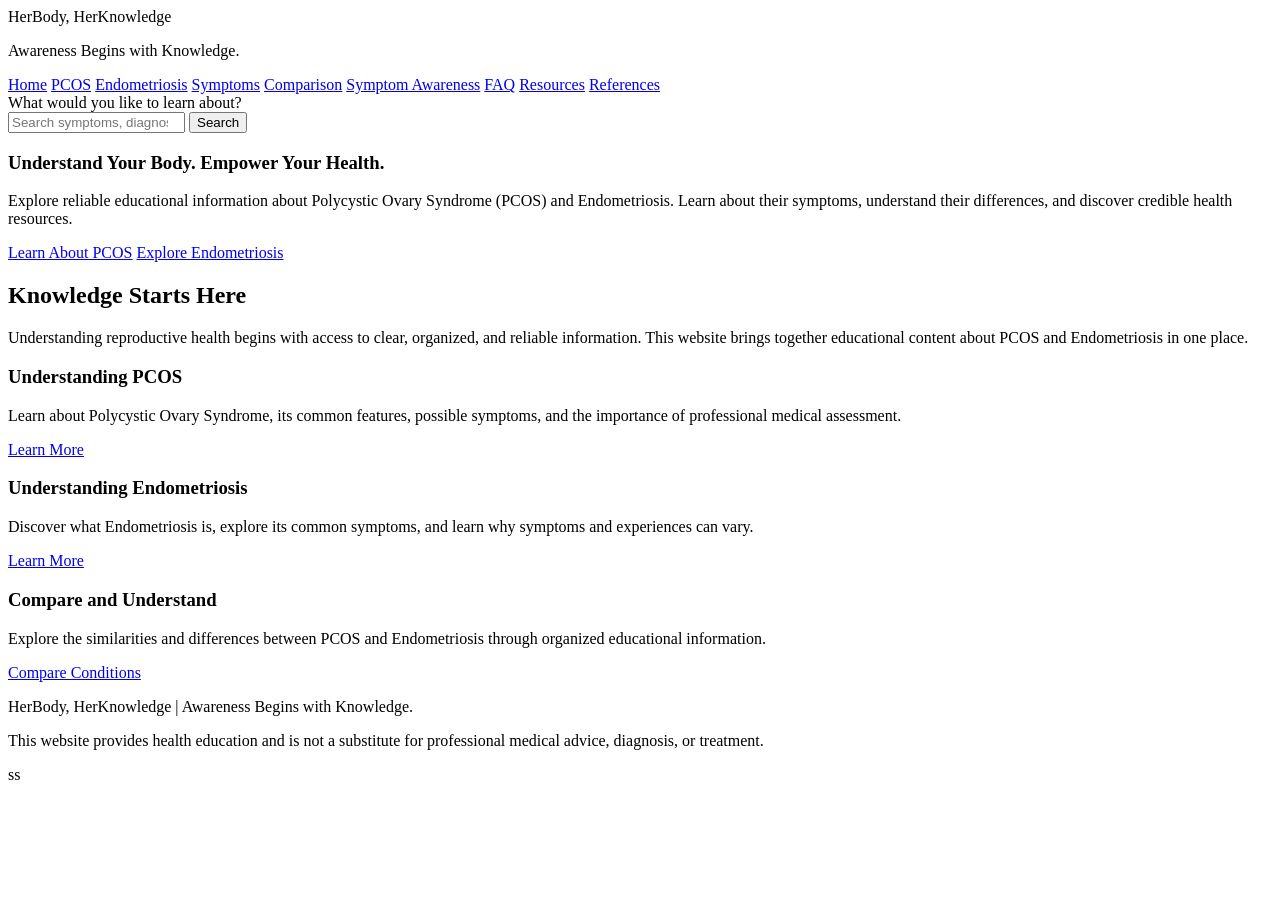
==== index.html @ e590ee0a "Add files via upload Upload website HTML and favicon files" ====
<!DOCTYPE html>
<html lang="en">
<head>
    <meta charset="UTF-8">
    <meta name="viewport" content="width=device-width, initial-scale=1.0">

    <title>HerBody, HerKnowledge | PCOS & Endometriosis Awareness</title>
<link rel="icon" type="image/png" href="favicon.png.png">
<link rel="stylesheet" href="css/style.css">
</head>

<body>

    <header>
        <div class="logo">HerBody, HerKnowledge</div>
        <p class="tagline">Awareness Begins with Knowledge.</p>
    </header>

    <nav>
   <a href="index.html" class="active" aria-current="page">Home</a>
    <a href="pcos.html">PCOS</a>
    <a href="endometriosis.html">Endometriosis</a>
    <a href="symptoms.html">Symptoms</a>
    <a href="comparison.html">Comparison</a>
    <a href="awareness.html">Symptom Awareness</a>
    <a href="faq.html">FAQ</a>
    <a href="resources.html">Resources</a>
    <a href="references.html">References</a>
</nav>
</nav>

<!-- Website Search -->
<section class="search-section">
    <form id="search-form">
        <label for="site-search">What would you like to learn about?</label>

        <div class="search-box">
            <input
                type="search"
                id="site-search"
                placeholder="Search symptoms, diagnosis, treatment..."
                required
            >

            <button type="submit">Search</button>
        </div>
    </form>

    <div id="search-results" aria-live="polite"></div>
</section>

<section class="hero">

    <section class="hero">
        <h1>Understand Your Body. Empower Your Health.</h1>

        <p>
            Explore reliable educational information about Polycystic Ovary
            Syndrome (PCOS) and Endometriosis. Learn about their symptoms,
            understand their differences, and discover credible health resources.
        </p>

        <a href="pcos.html" class="button">Learn About PCOS</a>

        <a href="endometriosis.html" class="button">Explore Endometriosis</a>
    </section>

    <section class="welcome">
        <h2>Knowledge Starts Here</h2>

        <p>
            Understanding reproductive health begins with access to clear,
            organized, and reliable information. This website brings together
            educational content about PCOS and Endometriosis in one place.
        </p>
    </section>

    <section class="cards">

        <div class="card">
            <h3>Understanding PCOS</h3>

            <p>
                Learn about Polycystic Ovary Syndrome, its common features,
                possible symptoms, and the importance of professional
                medical assessment.
            </p>

            <a href="pcos.html" class="button">Learn More</a>
        </div>

        <div class="card">
            <h3>Understanding Endometriosis</h3>

            <p>
                Discover what Endometriosis is, explore its common symptoms,
                and learn why symptoms and experiences can vary.
            </p>

            <a href="endometriosis.html" class="button">Learn More</a>
        </div>

        <div class="card">
            <h3>Compare and Understand</h3>

            <p>
                Explore the similarities and differences between PCOS and
                Endometriosis through organized educational information.
            </p>

            <a href="comparison.html" class="button">Compare Conditions</a>
        </div>

    </section>

    <footer>
        <p>HerBody, HerKnowledge | Awareness Begins with Knowledge.</p>

        <p>
            This website provides health education and is not a substitute
            for professional medical advice, diagnosis, or treatment.
        </p>ss
    </footer>
    <script src="js/script.js"></script>

</body>
</html>
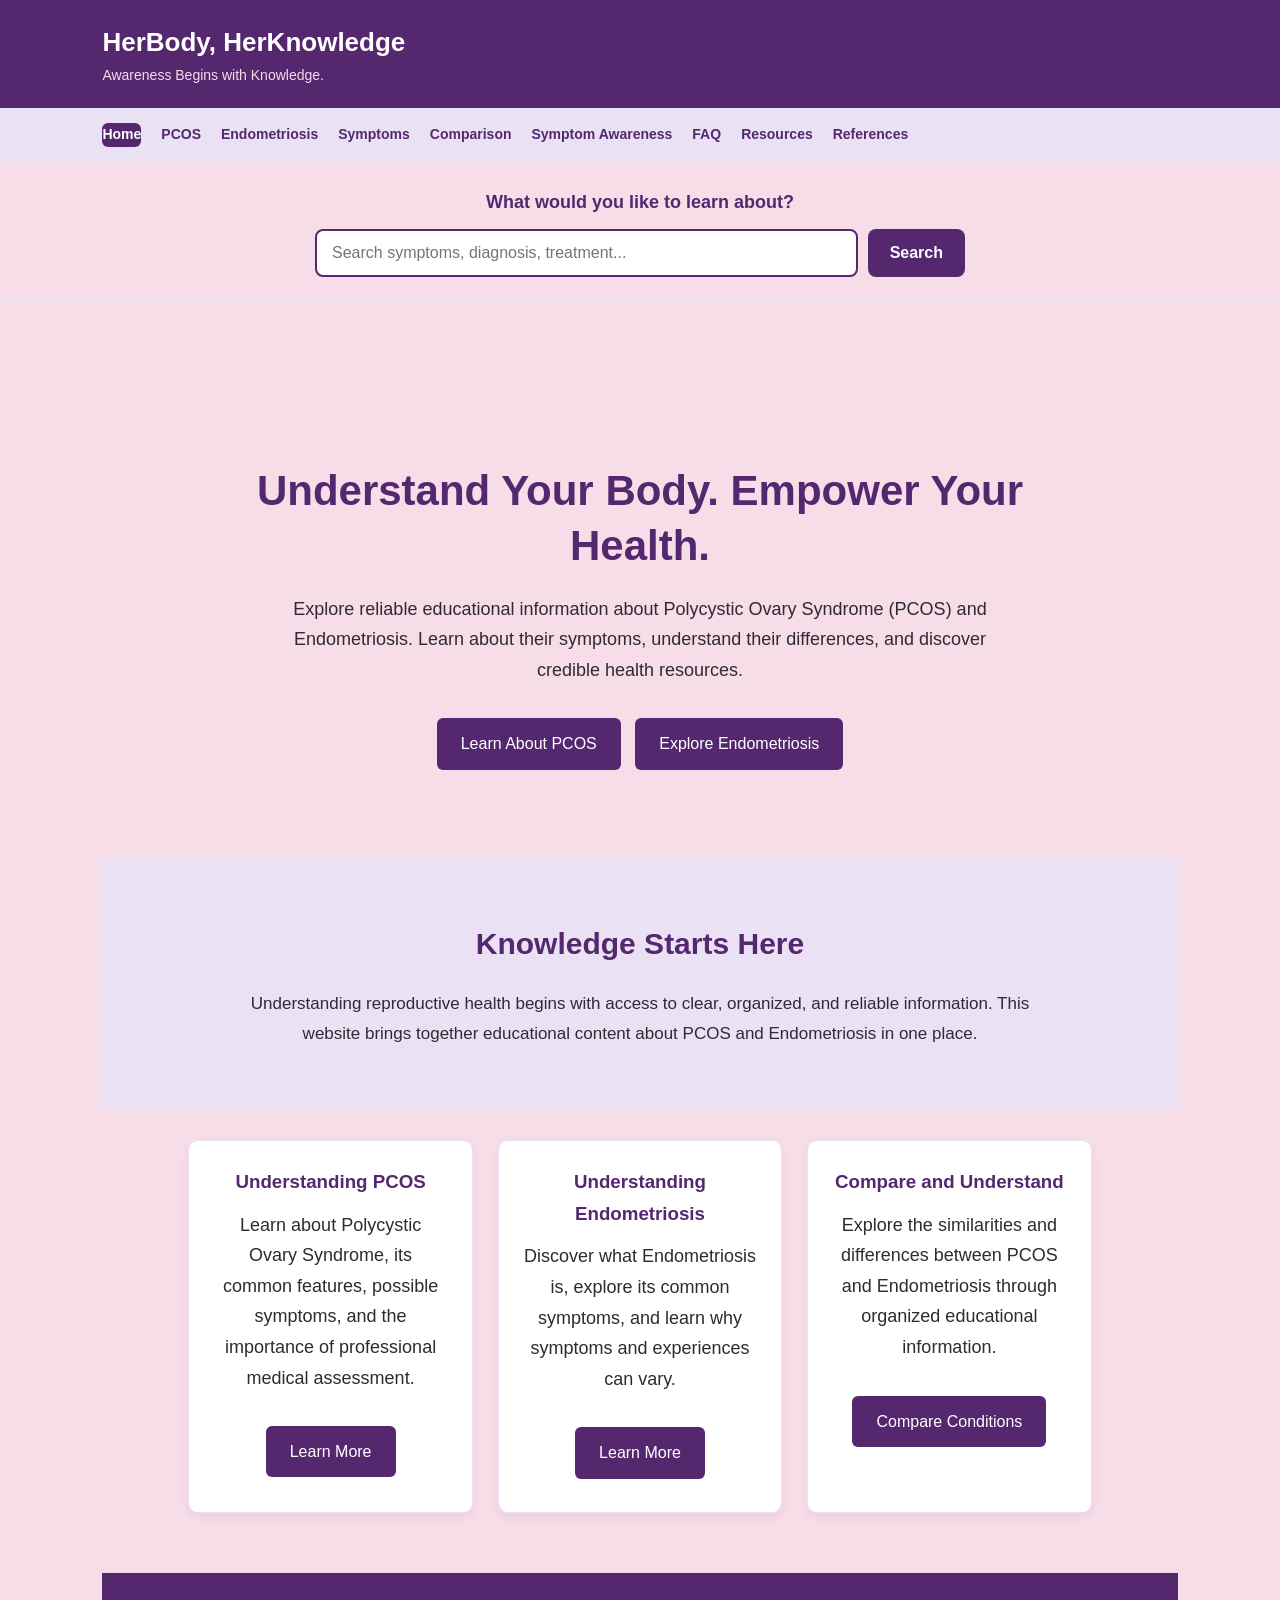
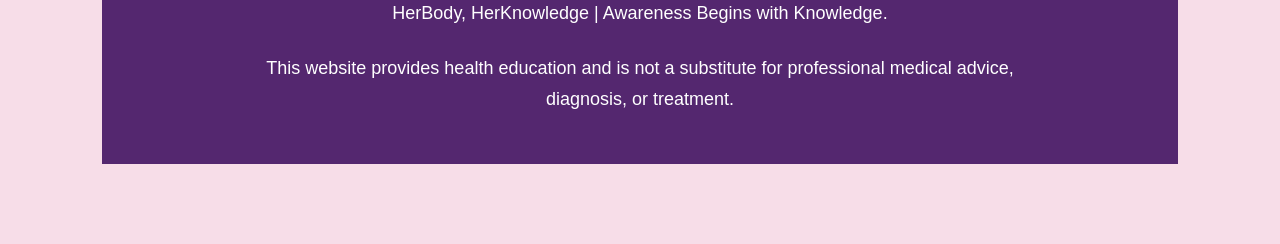
==== commit c25871cd: "Fix HTML formatting and structure" ====
--- a/index.html
+++ b/index.html
@@ -119,9 +119,9 @@
         <p>
             This website provides health education and is not a substitute
             for professional medical advice, diagnosis, or treatment.
-        </p>ss
+        </p>
     </footer>
     <script src="js/script.js"></script>
 
 </body>
-</html>+</html>
--- a/css/style.css
+++ b/css/style.css
@@ -0,0 +1,971 @@
+/* =====================================
+   HERBODY, HERKNOWLEDGE
+   Main Website Stylesheet
+   ===================================== */
+
+/* 1. General page settings */
+
+* {
+    margin: 0;
+    padding: 0;
+    box-sizing: border-box;
+}
+
+body {
+    font-family: Arial, sans-serif;
+    background-color: #EAE2F4;
+    color: #302A32;
+    line-height: 1.7;
+}
+
+/* 2. Website header */
+
+header {
+    background-color: #54276F;
+    color: #FFFFFF;
+    padding: 20px 8%;
+}
+
+.logo {
+    font-size: 26px;
+    font-weight: bold;
+}
+
+.tagline {
+    font-size: 14px;
+    color: #F7DDE8;
+}
+
+/* 3. Navigation bar */
+
+nav {
+    background-color: #EAE2F4;
+    padding: 15px 8%;
+    display: flex;
+    flex-wrap: wrap;
+    gap: 10px 20px;
+}
+
+nav a {
+    color: #54276F;
+    text-decoration: none;
+    font-weight: bold;
+    font-size: 14px;
+}
+
+nav a:hover {
+    color: #B65C80;
+}
+
+/* 4. Homepage welcome section */
+
+.hero {
+    background-color: #F7DDE8;
+    padding: 80px 8%;
+    text-align: center;
+}
+
+.hero h1 {
+    color: #54276F;
+    font-size: 42px;
+    line-height: 1.3;
+    margin-bottom: 20px;
+}
+
+.hero p {
+    max-width: 750px;
+    margin: 0 auto 25px;
+    font-size: 18px;
+}
+
+/* 5. Buttons */
+
+.button {
+    display: inline-block;
+    background-color: #54276F;
+    color: #FFFFFF;
+    padding: 12px 24px;
+    text-decoration: none;
+    border-radius: 6px;
+    margin: 8px 5px;
+    transition: background-color 0.3s ease;
+}
+
+.button:hover {
+    background-color: #B65C80;
+}
+
+/* 6. Welcome information */
+
+.welcome {
+    background-color: #EAE2F4;
+    padding: 60px 8%;
+    text-align: center;
+}
+
+.welcome h2 {
+    color: #54276F;
+    font-size: 30px;
+    margin-bottom: 20px;
+}
+
+.welcome p {
+    max-width: 800px;
+    margin: 0 auto;
+    font-size: 17px;
+    line-height: 1.8;
+}
+
+
+/* 7. Information cards */
+
+.cards {
+    display: grid;
+    grid-template-columns: repeat(3, minmax(0, 1fr));
+    gap: 25px;
+    width: 100%;
+    max-width: 1200px;
+    margin: 0 auto;
+    padding: 30px 8% 60px;
+    align-items: stretch;
+}
+
+.card {
+    width: 100%;
+    min-width: 0;
+    background-color: #FFFFFF;
+    border: 1px solid #EAE2F4;
+    border-radius: 10px;
+    padding: 25px;
+    box-shadow: 0 4px 10px rgba(84, 39, 111, 0.08);
+}
+
+.card h3 {
+    color: #54276F;
+    margin-bottom: 12px;
+}
+
+/* 8. General content sections */
+
+.content-section {
+    max-width: 1100px;
+    margin: 0 auto;
+    padding: 45px 8%;
+}
+
+.content-section h1,
+.content-section h2,
+.content-section h3 {
+    color: #54276F;
+    margin-bottom: 15px;
+}
+
+.content-section p {
+    margin-bottom: 18px;
+}
+
+/* 9. Footer */
+
+footer {
+    background-color: #54276F;
+    color: #FFFFFF;
+    text-align: center;
+    padding: 25px 8%;
+    font-size: 14px;
+}
+
+footer p {
+    margin-bottom: 8px;
+}
+
+/* 10. Mobile responsiveness */
+
+@media (max-width: 600px) {
+    header {
+        padding: 18px 5%;
+    }
+
+    .logo {
+        font-size: 23px;
+    }
+
+    nav {
+        padding: 15px 5%;
+        gap: 12px;
+    }
+
+    nav a {
+        font-size: 13px;
+    }
+
+    .hero {
+        padding: 55px 6%;
+    }
+
+    .hero h1 {
+        font-size: 30px;
+    }
+
+    .hero p {
+        font-size: 16px;
+    }
+
+    .welcome {
+        padding: 35px 6%;
+    }
+
+    .cards {
+        display: grid;
+        grid-template-columns: minmax(0, 1fr) !important;
+        width: 100%;
+        max-width: 100%;
+        padding: 20px 6% 40px;
+        gap: 20px;
+        box-sizing: border-box;
+    }
+
+    .card {
+        width: 100% !important;
+        min-width: 0;
+        max-width: 100%;
+        box-sizing: border-box;
+    }
+
+    .content-section {
+        padding: 35px 6%;
+    }
+}
+
+/* Tablet responsiveness */
+
+@media (min-width: 601px) and (max-width: 900px) {
+    .cards {
+        grid-template-columns: repeat(2, minmax(0, 1fr));
+        gap: 20px;
+        padding: 30px 5% 50px;
+    }
+
+    .card {
+        min-width: 0;
+        max-width: 100%;
+        overflow-wrap: break-word;
+        box-sizing: border-box;
+    }
+}
+
+/* PCOS page content styling */
+
+.content {
+    max-width: 1000px;
+    margin: 30px auto;
+    padding: 30px;
+    background-color: #FFFFFF;
+    border-radius: 12px;
+    box-sizing: border-box;
+    line-height: 1.8;
+    color: #302A32;
+}
+
+.content h2 {
+    color: #54276F;
+    margin-top: 30px;
+    margin-bottom: 15px;
+    padding-bottom: 8px;
+    border-bottom: 2px solid #F7DDE8;
+}
+
+.content h2:first-child {
+    margin-top: 0;
+}
+
+.content h3 {
+    color: #B65C80;
+    margin-top: 22px;
+    margin-bottom: 10px;
+}
+
+.content p {
+    margin-bottom: 16px;
+}
+
+.content ul,
+.content ol {
+    padding-left: 28px;
+    margin-bottom: 20px;
+}
+
+.content li {
+    margin-bottom: 8px;
+}
+
+@media (max-width: 768px) {
+    .content {
+        margin: 20px 12px;
+        padding: 20px;
+    }
+}
+
+/* Comparison Table Styling */
+
+.table-container {
+    width: 100%;
+    overflow-x: auto;
+    margin: 25px 0;
+    border: 2px solid #54276F;
+    border-radius: 12px;
+    box-shadow: 0 4px 12px rgba(84, 39, 111, 0.12);
+}
+
+.table-container table {
+    width: 100%;
+    border-collapse: collapse;
+    background-color: #FFFFFF;
+    color: #302A32;
+}
+
+.table-container thead {
+    background-color: #54276F;
+    color: #FFFFFF;
+}
+
+.table-container th,
+.table-container td {
+    padding: 16px;
+    text-align: left;
+    vertical-align: top;
+    line-height: 1.7;
+    border: 1px solid #B65C80;
+}
+
+.table-container th {
+    font-size: 16px;
+    font-weight: bold;
+    border-color: #EAE2F4;
+}
+
+.table-container tbody tr:nth-child(even) {
+    background-color: #F7DDE8;
+}
+
+.table-container tbody tr:nth-child(odd) {
+    background-color: #FFFFFF;
+}
+
+.table-container tbody tr:hover {
+    background-color: #EAE2F4;
+}
+
+.table-container td:first-child {
+    font-weight: bold;
+    color: #54276F;
+    min-width: 140px;
+}
+
+.table-container th:first-child {
+    min-width: 140px;
+}
+
+@media (max-width: 768px) {
+    .table-container table {
+        min-width: 700px;
+    }
+
+    .table-container th,
+    .table-container td {
+        padding: 12px;
+    }
+}
+/* Modern PCOS and Endometriosis Comparison Cards */
+
+.comparison-section {
+    margin-top: 35px;
+}
+
+.comparison-cards {
+    display: grid;
+    grid-template-columns: repeat(2, minmax(0, 1fr));
+    gap: 25px;
+    margin-top: 25px;
+    align-items: start;
+}
+
+.comparison-card {
+    min-width: 0;
+    overflow: hidden;
+    background-color: #FFFFFF;
+    border: 1px solid #EAE2F4;
+    border-radius: 14px;
+    box-shadow: 0 5px 16px rgba(84, 39, 111, 0.10);
+}
+
+.comparison-card-header {
+    padding: 24px 20px;
+    background-color: #54276F;
+    color: #FFFFFF;
+    text-align: center;
+}
+
+.endo-card .comparison-card-header {
+    background-color: #B65C80;
+}
+
+.comparison-card-header h3 {
+    margin: 0 0 8px;
+    color: #FFFFFF;
+    font-size: 24px;
+}
+
+.comparison-card-header p {
+    margin: 0;
+    color: #FFFFFF;
+    font-size: 14px;
+    line-height: 1.6;
+}
+
+.comparison-card-body {
+    padding: 8px 20px 20px;
+}
+
+.comparison-item {
+    padding: 16px 0;
+    border-bottom: 1px solid #EAE2F4;
+}
+
+.comparison-item:last-child {
+    border-bottom: none;
+}
+
+.comparison-item h4 {
+    margin: 0 0 8px;
+    color: #54276F;
+    font-size: 17px;
+}
+
+.endo-card .comparison-item h4 {
+    color: #B65C80;
+}
+
+.comparison-item p {
+    margin: 0;
+    color: #302A32;
+    line-height: 1.8;
+    overflow-wrap: anywhere;
+}
+
+@media (max-width: 768px) {
+    .comparison-cards {
+        grid-template-columns: 1fr;
+        gap: 22px;
+    }
+
+    .comparison-card-header {
+        padding: 20px 16px;
+    }
+
+    .comparison-card-body {
+        padding: 6px 16px 16px;
+    }
+}
+/* Paired Comparison Cards */
+
+.comparison-topic {
+    margin: 30px 0;
+}
+
+.comparison-topic > h3 {
+    margin: 0 0 15px;
+    padding: 12px 16px;
+    color: #54276F;
+    background-color: #EAE2F4;
+    border-left: 5px solid #54276F;
+    border-radius: 6px;
+    font-size: 20px;
+}
+
+.comparison-pair {
+    display: grid;
+    grid-template-columns: repeat(2, minmax(0, 1fr));
+    gap: 20px;
+    align-items: stretch;
+}
+
+.comparison-detail {
+    min-width: 0;
+    padding: 22px;
+    border: 1px solid #EAE2F4;
+    border-radius: 12px;
+    box-shadow: 0 4px 12px rgba(84, 39, 111, 0.08);
+    box-sizing: border-box;
+}
+
+.pcos-detail {
+    background-color: #FFFFFF;
+    border-top: 5px solid #54276F;
+}
+
+.endo-detail {
+    background-color: #FFFFFF;
+    border-top: 5px solid #B65C80;
+}
+
+.comparison-detail h4 {
+    margin: 0 0 12px;
+    font-size: 18px;
+    color: #54276F;
+}
+
+.endo-detail h4 {
+    color: #B65C80;
+}
+
+.comparison-detail p {
+    margin: 0;
+    color: #302A32;
+    line-height: 1.8;
+    overflow-wrap: anywhere;
+}
+
+@media (max-width: 768px) {
+    .comparison-pair {
+        grid-template-columns: 1fr;
+        gap: 14px;
+    }
+
+    .comparison-detail {
+        padding: 18px;
+    }
+
+    .comparison-topic > h3 {
+        font-size: 18px;
+    }
+}
+
+/* =====================================
+   FAQ FLIP CARD DESIGN
+===================================== */
+
+.faq-grid {
+    display: grid;
+    grid-template-columns: repeat(2, minmax(0, 1fr));
+    gap: 24px;
+    margin-top: 30px;
+}
+
+.faq-card {
+    min-width: 0;
+    min-height: 300px;
+    perspective: 1000px;
+}
+
+.faq-card-button {
+    display: block;
+    width: 100%;
+    height: 100%;
+    min-height: 300px;
+    padding: 0;
+    border: none;
+    border-radius: 16px;
+    background: transparent;
+    font: inherit;
+    text-align: left;
+    cursor: pointer;
+    color: inherit;
+    perspective: 1000px;
+}
+
+.faq-card-button:focus-visible {
+    outline: 3px solid #B65C80;
+    outline-offset: 5px;
+}
+
+.faq-card-inner {
+    display: block;
+    position: relative;
+    width: 100%;
+    min-height: 300px;
+    height: 100%;
+    transform-style: preserve-3d;
+    transition: transform 0.7s ease;
+}
+
+.faq-card.is-flipped .faq-card-inner {
+    transform: rotateY(180deg);
+}
+
+.faq-card-front,
+.faq-card-back {
+    display: flex;
+    flex-direction: column;
+    align-items: flex-start;
+    justify-content: center;
+    position: absolute;
+    inset: 0;
+    box-sizing: border-box;
+    width: 100%;
+    min-height: 300px;
+    padding: 28px;
+    border: 1px solid #EAE2F4;
+    border-radius: 16px;
+    box-shadow: 0 5px 16px rgba(84, 39, 111, 0.10);
+    backface-visibility: hidden;
+    -webkit-backface-visibility: hidden;
+    overflow-wrap: anywhere;
+}
+
+.faq-card-front {
+    background-color: #EAE2F4;
+    border-top: 5px solid #54276F;
+}
+
+.faq-card-back {
+    background-color: #FFFFFF;
+    border-top: 5px solid #B65C80;
+    transform: rotateY(180deg);
+}
+
+.faq-number {
+    display: inline-block;
+    margin-bottom: 20px;
+    color: #B65C80;
+    font-size: 15px;
+    font-weight: bold;
+    letter-spacing: 2px;
+}
+
+.faq-question {
+    display: block;
+    margin-bottom: 22px;
+    color: #54276F;
+    font-size: 23px;
+    font-weight: bold;
+    line-height: 1.4;
+}
+
+.faq-answer-heading {
+    display: block;
+    margin-bottom: 15px;
+    color: #54276F;
+    font-size: 20px;
+    font-weight: bold;
+    line-height: 1.4;
+}
+
+.faq-answer {
+    display: block;
+    color: #302A32;
+    font-size: 15px;
+    line-height: 1.8;
+}
+
+.faq-hint {
+    display: block;
+    margin-top: 20px;
+    color: #B65C80;
+    font-size: 13px;
+    font-weight: bold;
+}
+
+
+
+
+/* Mobile Layout: FAQ Cards */
+
+@media (max-width: 768px) {
+    .faq-grid {
+        grid-template-columns: minmax(0, 1fr);
+        gap: 20px;
+    }
+
+    .faq-card {
+        min-width: 0;
+        min-height: 280px;
+    }
+
+    .faq-card-button {
+        width: 100%;
+        min-height: 280px;
+        height: auto;
+    }
+
+    .faq-card-inner {
+        position: relative;
+        width: 100%;
+        height: auto;
+        min-height: 280px;
+    }
+
+    .faq-card-front,
+    .faq-card-back {
+        position: absolute;
+        inset: 0;
+        width: 100%;
+        min-height: 280px;
+        height: 100%;
+        padding: 18px;
+        overflow-wrap: anywhere;
+    }
+
+    .faq-question {
+        font-size: 19px;
+        line-height: 1.4;
+    }
+
+    .faq-answer-heading {
+        font-size: 18px;
+        line-height: 1.4;
+    }
+
+    .faq-answer {
+        font-size: 14px;
+        line-height: 1.6;
+    }
+
+    .faq-hint {
+        font-size: 12px;
+        margin-top: 12px;
+    }
+}
+
+
+/* Respect reduced-motion preferences */
+
+@media (prefers-reduced-motion: reduce) {
+    .faq-card-inner {
+        transition: none;
+    }
+}
+
+/* =================================
+   WEBSITE SEARCH SECTION
+   ================================= */
+
+.search-section {
+    background-color: #F7DDE8;
+    padding: 25px 20px;
+    text-align: center;
+    border-bottom: 2px solid #EAE2F4;
+}
+
+.search-section form {
+    max-width: 650px;
+    margin: 0 auto;
+}
+
+.search-section label {
+    display: block;
+    color: #54276F;
+    font-size: 18px;
+    font-weight: bold;
+    margin-bottom: 12px;
+}
+
+.search-box {
+    display: flex;
+    justify-content: center;
+    gap: 10px;
+    width: 100%;
+}
+
+.search-box input {
+    flex: 1;
+    min-width: 0;
+    padding: 13px 15px;
+    border: 2px solid #54276F;
+    border-radius: 8px;
+    background-color: #FFFFFF;
+    color: #302A32;
+    font-size: 16px;
+    outline: none;
+}
+
+.search-box input:focus {
+    border-color: #B65C80;
+    box-shadow: 0 0 0 3px rgba(182, 92, 128, 0.15);
+}
+
+.search-box button {
+    padding: 13px 22px;
+    border: none;
+    border-radius: 8px;
+    background-color: #54276F;
+    color: #FFFFFF;
+    font-size: 16px;
+    font-weight: bold;
+    cursor: pointer;
+    transition: background-color 0.3s ease;
+}
+
+.search-box button:hover {
+    background-color: #B65C80;
+}
+
+#search-results {
+    max-width: 650px;
+    margin: 15px auto 0;
+    text-align: left;
+}
+
+#search-results:empty {
+    display: none;
+}
+
+/* Mobile layout */
+@media (max-width: 480px) {
+    .search-section {
+        padding: 20px 12px;
+    }
+
+    .search-section label {
+        font-size: 16px;
+    }
+
+    .search-box {
+        gap: 6px;
+    }
+
+    .search-box input {
+        padding: 11px 9px;
+        font-size: 14px;
+    }
+
+    .search-box button {
+        padding: 11px 13px;
+        font-size: 14px;
+    }
+}
+/* Symptom Awareness Checklist */
+
+#symptom-checklist {
+    margin: 35px 0;
+    padding: 28px;
+    background: #F7DDE8;
+    border: 1px solid #E5C4D5;
+    border-radius: 16px;
+    box-shadow: 0 5px 15px rgba(84, 39, 111, 0.10);
+}
+
+#symptom-checklist h2 {
+    color: #54276F;
+    margin-top: 0;
+    margin-bottom: 16px;
+}
+
+#symptom-checklist > p {
+    line-height: 1.7;
+    color: #302A32;
+    margin-bottom: 16px;
+}
+
+#awareness-form fieldset {
+    margin: 22px 0;
+    padding: 20px;
+    background: #FFFFFF;
+    border: 1px solid #D8C5E5;
+    border-radius: 12px;
+}
+
+#awareness-form legend {
+    padding: 8px 14px;
+    background: #54276F;
+    color: #FFFFFF;
+    border-radius: 7px;
+    font-weight: bold;
+}
+
+#awareness-form label {
+    display: flex;
+    align-items: flex-start;
+    gap: 10px;
+    padding: 12px;
+    margin: 7px 0;
+    background: #F8F5FB;
+    border: 1px solid #EAE2F4;
+    border-radius: 8px;
+    line-height: 1.6;
+    cursor: pointer;
+}
+
+#awareness-form label:hover {
+    background: #F0E5F7;
+    border-color: #B65C80;
+}
+
+#awareness-form input[type="checkbox"] {
+    margin-top: 5px;
+    accent-color: #54276F;
+    flex-shrink: 0;
+    width: 17px;
+    height: 17px;
+    cursor: pointer;
+}
+
+#awareness-form button {
+    padding: 12px 18px;
+    margin: 6px 8px 6px 0;
+    border: none;
+    border-radius: 8px;
+    background: #54276F;
+    color: #FFFFFF;
+    font-size: 15px;
+    font-weight: bold;
+    cursor: pointer;
+}
+
+#awareness-form button:hover {
+    background: #713D8C;
+}
+
+#awareness-form button[type="reset"] {
+    background: #FFFFFF;
+    color: #54276F;
+    border: 1px solid #54276F;
+}
+
+#awareness-form button[type="reset"]:hover {
+    background: #EAE2F4;
+}
+
+#awareness-feedback {
+    margin-top: 18px;
+    line-height: 1.7;
+}
+
+#awareness-feedback p {
+    padding: 16px;
+    background: #FFFFFF;
+    border-left: 5px solid #54276F;
+    border-radius: 8px;
+    color: #302A32;
+}
+
+@media (max-width: 600px) {
+    #symptom-checklist {
+        padding: 16px;
+    }
+
+    #awareness-form fieldset {
+        padding: 14px;
+    }
+
+    #awareness-form button {
+        width: 100%;
+        margin: 6px 0;
+    }
+}
+/* Highlight the Current Website Page */
+
+nav a.active {
+    background-color: #54276F;
+    color: #FFFFFF;
+    font-weight: bold;
+    border-radius: 6px;
+}
+
+nav a.active:hover {
+    background-color: #713D8C;
+    color: #FFFFFF;
+}
+
+
+
+
